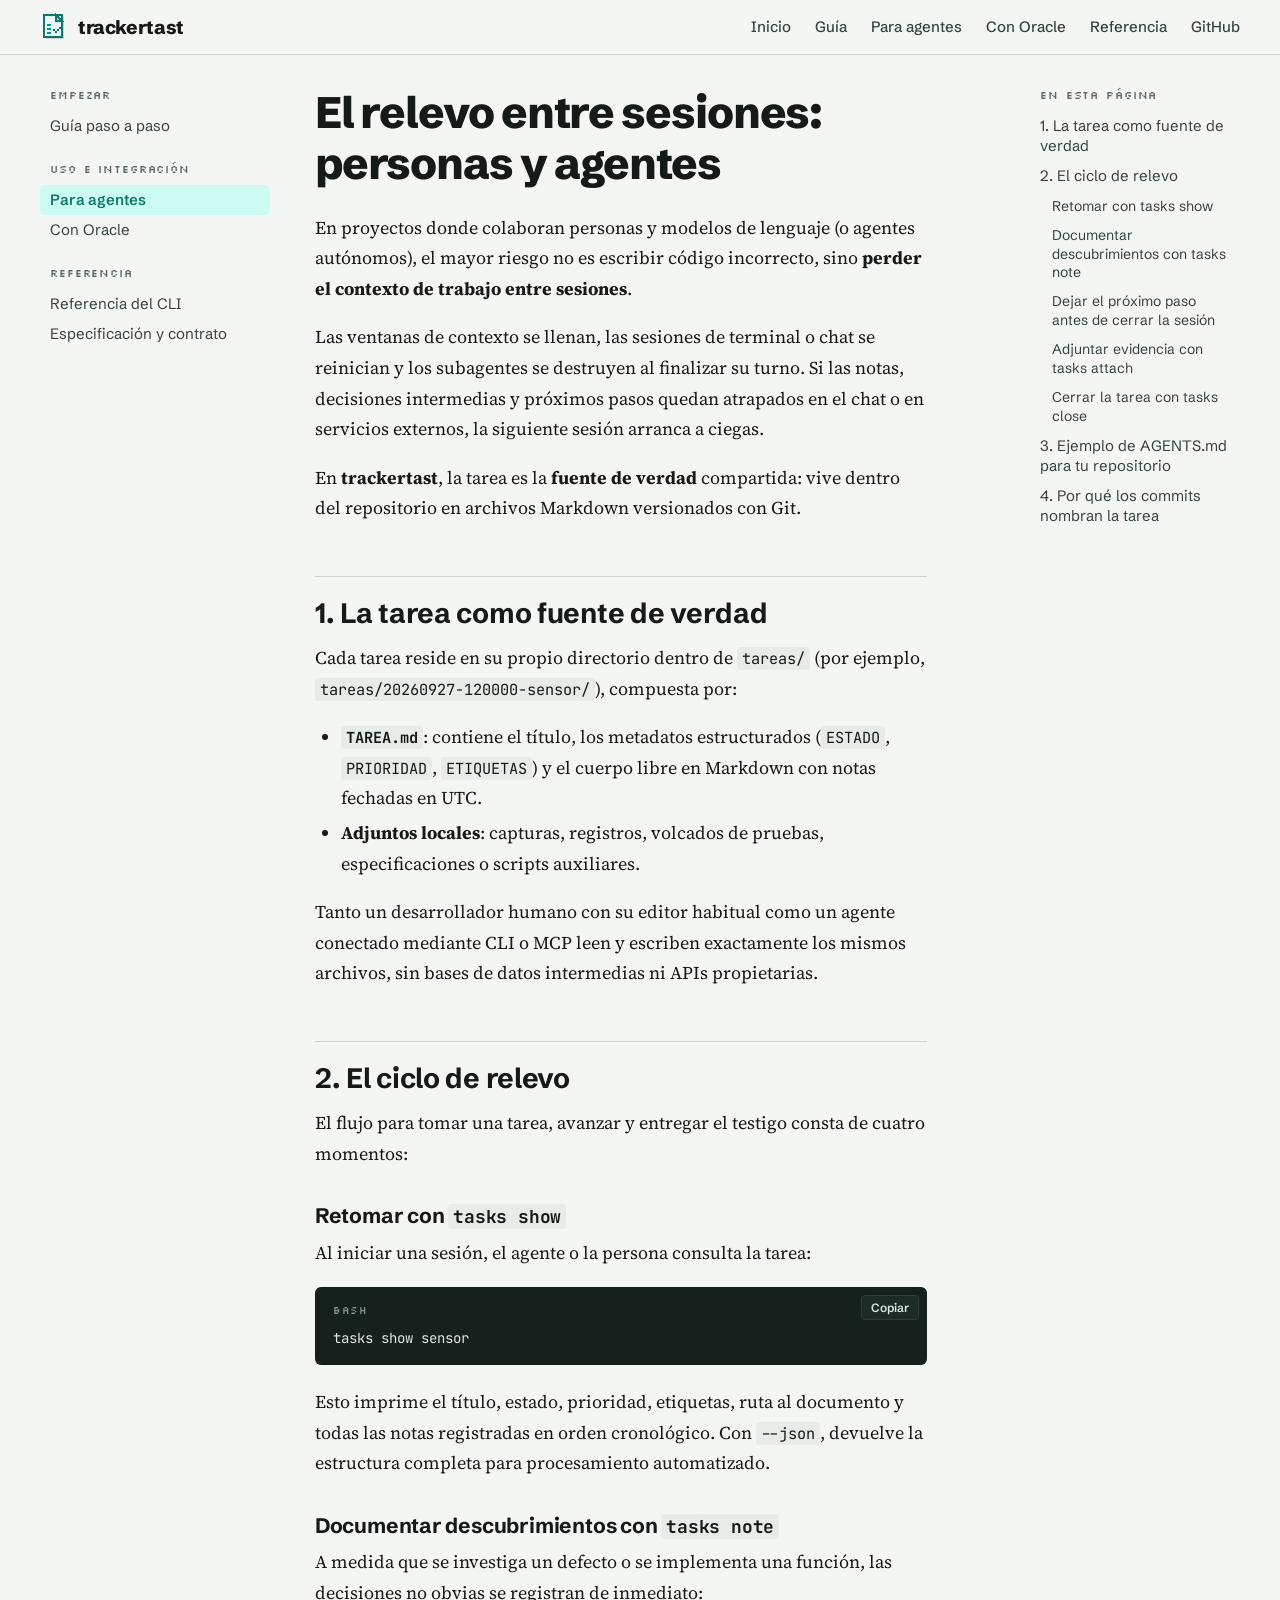
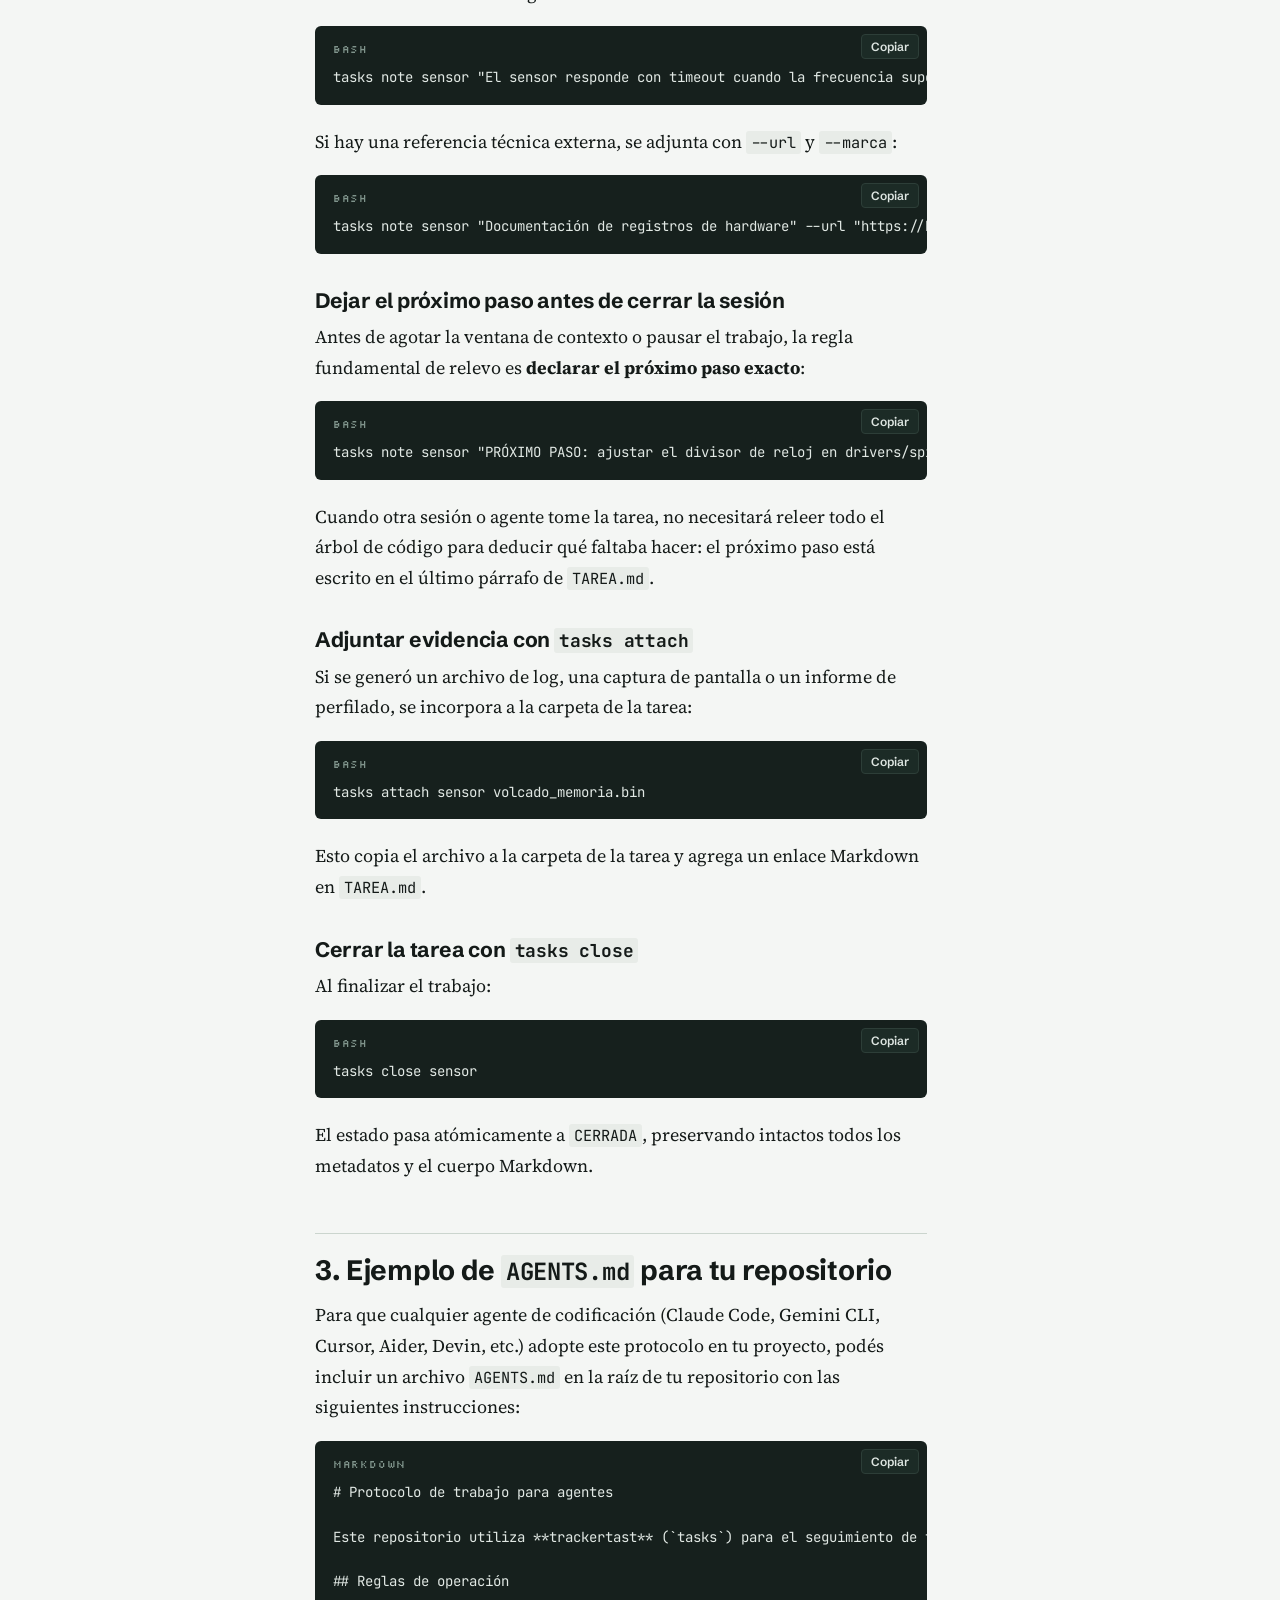
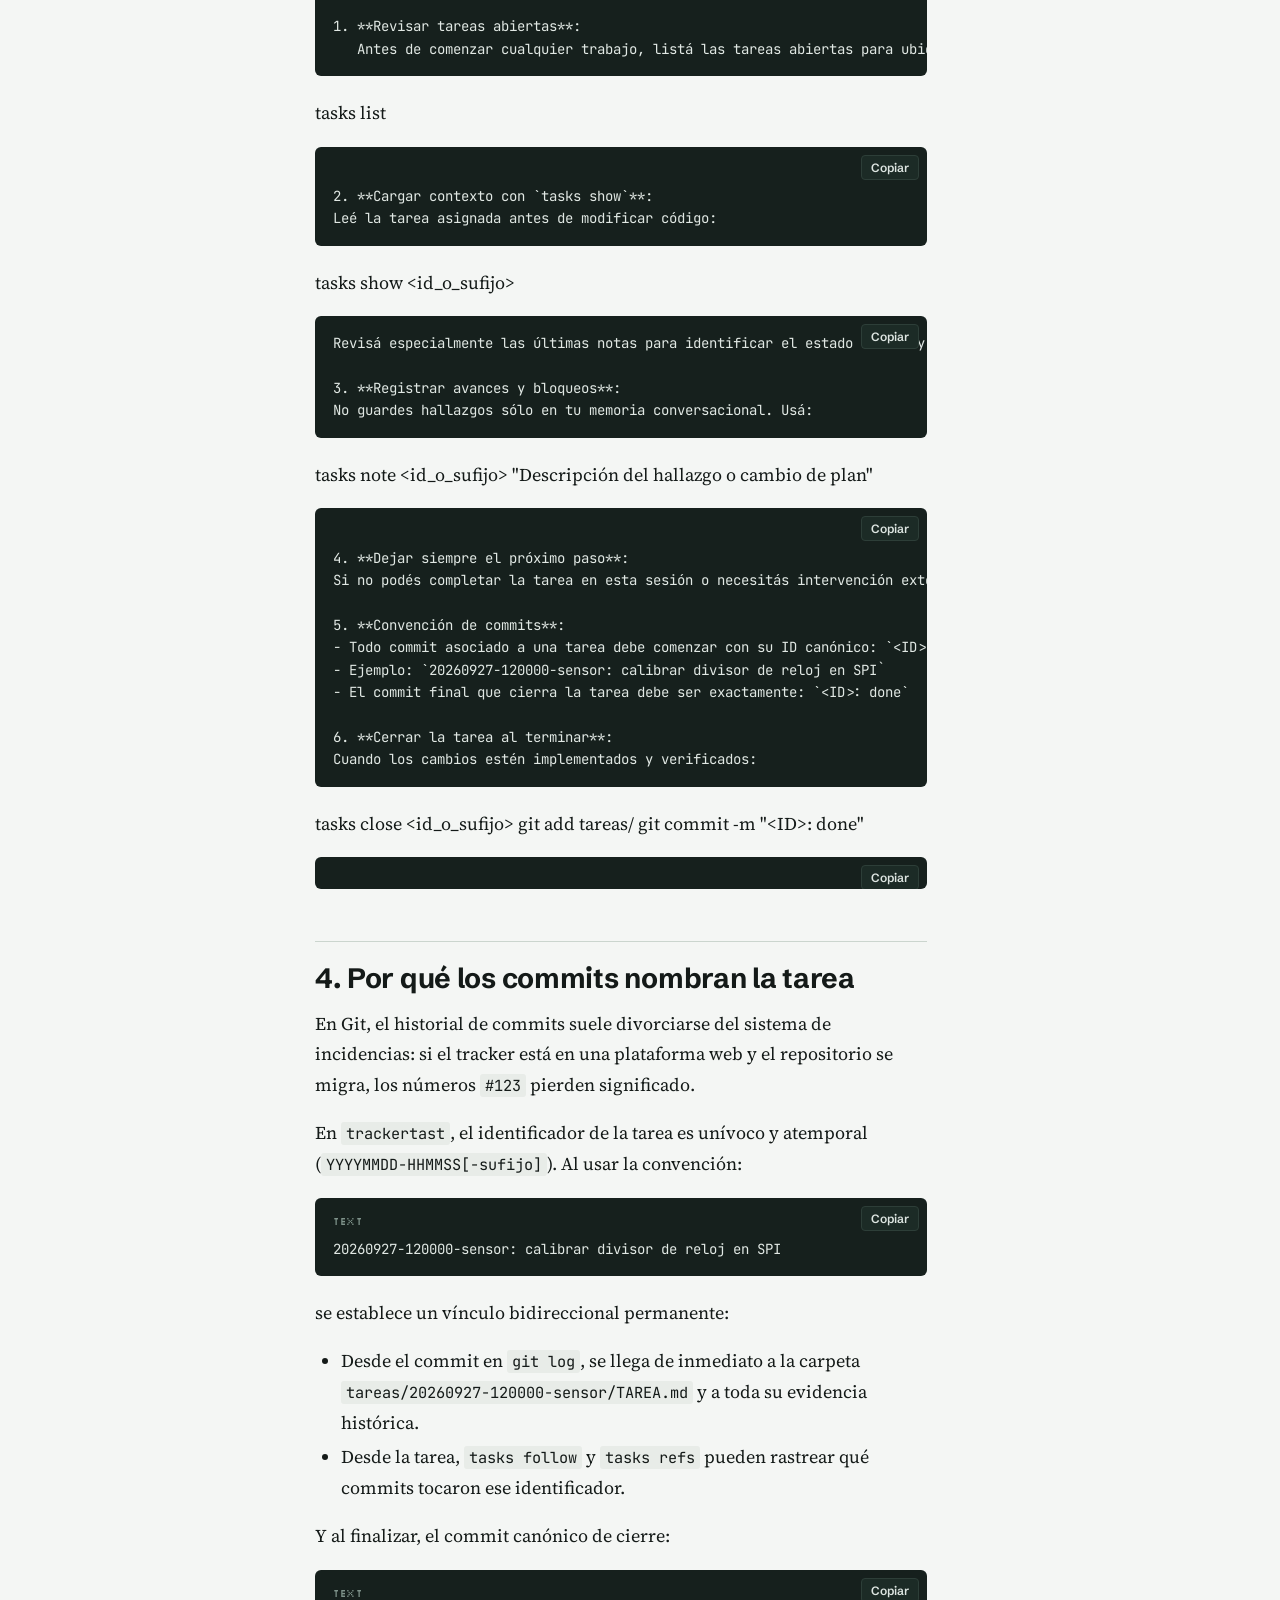
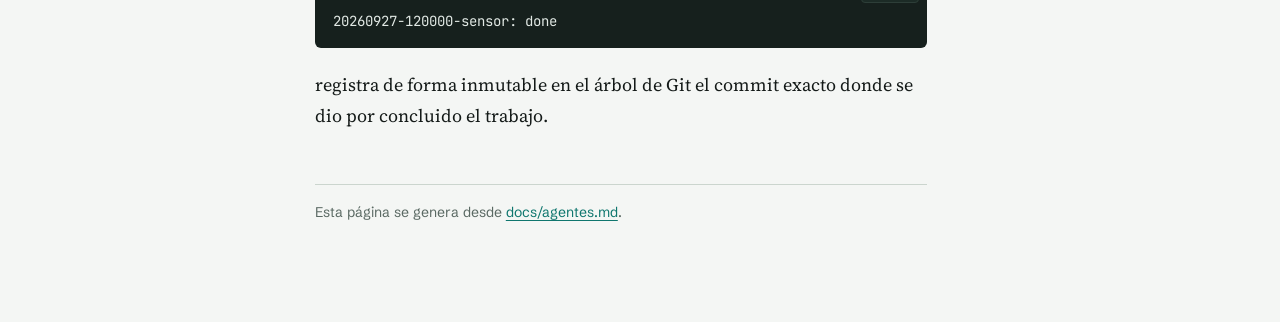
==== docs/agentes.html @ 84844df5 "20260927-182033-web: la web de trackertast — portada, guía ejecutada, referencia generada del CLI, p" ====
<!doctype html>
<html lang="es">
<head>
<meta charset="utf-8">
<meta name="viewport" content="width=device-width, initial-scale=1, viewport-fit=cover">
<title>El relevo entre sesiones: personas y agentes — trackertast</title>
<link rel="preconnect" href="https://fonts.googleapis.com">
<link rel="preconnect" href="https://fonts.gstatic.com" crossorigin>
<link rel="stylesheet" href="https://fonts.googleapis.com/css2?family=Schibsted+Grotesk:wght@400;500;600;700;800&family=Source+Serif+4:ital,opsz,wght@0,8..60,400;0,8..60,600;1,8..60,400&family=JetBrains+Mono:wght@400;600&family=Silkscreen&display=swap">
<link rel="stylesheet" href="./assets/sitio.css">
<link rel="icon" href="./assets/emblema.svg" type="image/svg+xml">
</head>
<body class="doc">
<a class="saltar" href="#contenido">Saltar al contenido</a>
<header class="barra">
  <a class="marca" href="./"><img src="./assets/emblema.svg" alt="" width="28" height="28"> trackertast</a>
  <nav aria-label="Principal">
    <a href="./">Inicio</a>
    <a href="./guia.html">Guía</a>
    <a href="./agentes.html">Para agentes</a>
    <a href="./oracle.html">Con Oracle</a>
    <a href="./referencia.html">Referencia</a>
    <a href="https://github.com/Segtem/trackertast" rel="noopener">GitHub</a>
  </nav>
</header>
<div class="doc-rejilla">
  <details class="menu" open>
    <summary>Documentación</summary>
    <nav aria-label="Documentación"><p class="menu-grupo">Empezar</p><ul><li><a href="guia.html">Guía paso a paso</a></li></ul><p class="menu-grupo">Uso e integración</p><ul><li><a href="agentes.html" aria-current=page>Para agentes</a></li><li><a href="oracle.html">Con Oracle</a></li></ul><p class="menu-grupo">Referencia</p><ul><li><a href="referencia.html">Referencia del CLI</a></li><li><a href="tareas.html">Especificación y contrato</a></li></ul></nav>
  </details>
  <main id="contenido" class="prosa">
<h1 id="el-relevo-entre-sesiones-personas-y-agentes">El relevo entre sesiones: personas y agentes<a class="ancla" href="#el-relevo-entre-sesiones-personas-y-agentes" aria-label="Enlace a esta sección">#</a></h1>
<p>En proyectos donde colaboran personas y modelos de lenguaje (o agentes autónomos), el mayor riesgo no es escribir código incorrecto, sino <strong>perder el contexto de trabajo entre sesiones</strong>.</p>
<p>Las ventanas de contexto se llenan, las sesiones de terminal o chat se reinician y los subagentes se destruyen al finalizar su turno. Si las notas, decisiones intermedias y próximos pasos quedan atrapados en el chat o en servicios externos, la siguiente sesión arranca a ciegas.</p>
<p>En <strong>trackertast</strong>, la tarea es la <strong>fuente de verdad</strong> compartida: vive dentro del repositorio en archivos Markdown versionados con Git.</p>
<h2 id="1-la-tarea-como-fuente-de-verdad">1. La tarea como fuente de verdad<a class="ancla" href="#1-la-tarea-como-fuente-de-verdad" aria-label="Enlace a esta sección">#</a></h2>
<p>Cada tarea reside en su propio directorio dentro de <code>tareas/</code> (por ejemplo, <code>tareas/20260927-120000-sensor/</code>), compuesta por:</p>
<ul><li><strong><code>TAREA.md</code></strong>: contiene el título, los metadatos estructurados (<code>ESTADO</code>, <code>PRIORIDAD</code>, <code>ETIQUETAS</code>) y el cuerpo libre en Markdown con notas fechadas en UTC.</li><li><strong>Adjuntos locales</strong>: capturas, registros, volcados de pruebas, especificaciones o scripts auxiliares.</li></ul>
<p>Tanto un desarrollador humano con su editor habitual como un agente conectado mediante CLI o MCP leen y escriben exactamente los mismos archivos, sin bases de datos intermedias ni APIs propietarias.</p>
<h2 id="2-el-ciclo-de-relevo">2. El ciclo de relevo<a class="ancla" href="#2-el-ciclo-de-relevo" aria-label="Enlace a esta sección">#</a></h2>
<p>El flujo para tomar una tarea, avanzar y entregar el testigo consta de cuatro momentos:</p>
<h3 id="retomar-con-tasks-show">Retomar con <code>tasks show</code><a class="ancla" href="#retomar-con-tasks-show" aria-label="Enlace a esta sección">#</a></h3>
<p>Al iniciar una sesión, el agente o la persona consulta la tarea:</p>
<pre data-lenguaje="bash"><code>tasks show sensor</code></pre>
<p>Esto imprime el título, estado, prioridad, etiquetas, ruta al documento y todas las notas registradas en orden cronológico. Con <code>--json</code>, devuelve la estructura completa para procesamiento automatizado.</p>
<h3 id="documentar-descubrimientos-con-tasks-note">Documentar descubrimientos con <code>tasks note</code><a class="ancla" href="#documentar-descubrimientos-con-tasks-note" aria-label="Enlace a esta sección">#</a></h3>
<p>A medida que se investiga un defecto o se implementa una función, las decisiones no obvias se registran de inmediato:</p>
<pre data-lenguaje="bash"><code>tasks note sensor &quot;El sensor responde con timeout cuando la frecuencia supera los 500 Hz&quot;</code></pre>
<p>Si hay una referencia técnica externa, se adjunta con <code>--url</code> y <code>--marca</code>:</p>
<pre data-lenguaje="bash"><code>tasks note sensor &quot;Documentación de registros de hardware&quot; --url &quot;https://hardware.ejemplo.com/doc&quot; --marca &quot;Sección 4.2&quot;</code></pre>
<h3 id="dejar-el-próximo-paso-antes-de-cerrar-la-sesión">Dejar el próximo paso antes de cerrar la sesión<a class="ancla" href="#dejar-el-próximo-paso-antes-de-cerrar-la-sesión" aria-label="Enlace a esta sección">#</a></h3>
<p>Antes de agotar la ventana de contexto o pausar el trabajo, la regla fundamental de relevo es <strong>declarar el próximo paso exacto</strong>:</p>
<pre data-lenguaje="bash"><code>tasks note sensor &quot;PRÓXIMO PASO: ajustar el divisor de reloj en drivers/spi.c y verificar con tests/test_sensor.py&quot;</code></pre>
<p>Cuando otra sesión o agente tome la tarea, no necesitará releer todo el árbol de código para deducir qué faltaba hacer: el próximo paso está escrito en el último párrafo de <code>TAREA.md</code>.</p>
<h3 id="adjuntar-evidencia-con-tasks-attach">Adjuntar evidencia con <code>tasks attach</code><a class="ancla" href="#adjuntar-evidencia-con-tasks-attach" aria-label="Enlace a esta sección">#</a></h3>
<p>Si se generó un archivo de log, una captura de pantalla o un informe de perfilado, se incorpora a la carpeta de la tarea:</p>
<pre data-lenguaje="bash"><code>tasks attach sensor volcado_memoria.bin</code></pre>
<p>Esto copia el archivo a la carpeta de la tarea y agrega un enlace Markdown en <code>TAREA.md</code>.</p>
<h3 id="cerrar-la-tarea-con-tasks-close">Cerrar la tarea con <code>tasks close</code><a class="ancla" href="#cerrar-la-tarea-con-tasks-close" aria-label="Enlace a esta sección">#</a></h3>
<p>Al finalizar el trabajo:</p>
<pre data-lenguaje="bash"><code>tasks close sensor</code></pre>
<p>El estado pasa atómicamente a <code>CERRADA</code>, preservando intactos todos los metadatos y el cuerpo Markdown.</p>
<h2 id="3-ejemplo-de-agentsmd-para-tu-repositorio">3. Ejemplo de <code>AGENTS.md</code> para tu repositorio<a class="ancla" href="#3-ejemplo-de-agentsmd-para-tu-repositorio" aria-label="Enlace a esta sección">#</a></h2>
<p>Para que cualquier agente de codificación (Claude Code, Gemini CLI, Cursor, Aider, Devin, etc.) adopte este protocolo en tu proyecto, podés incluir un archivo <code>AGENTS.md</code> en la raíz de tu repositorio con las siguientes instrucciones:</p>
<pre data-lenguaje="markdown"><code># Protocolo de trabajo para agentes

Este repositorio utiliza **trackertast** (`tasks`) para el seguimiento de tareas locales en Markdown.

## Reglas de operación

1. **Revisar tareas abiertas**:
   Antes de comenzar cualquier trabajo, listá las tareas abiertas para ubicar tu objetivo:</code></pre>
<p>tasks list</p>
<pre><code>
2. **Cargar contexto con `tasks show`**:
Leé la tarea asignada antes de modificar código:</code></pre>
<p>tasks show &lt;id_o_sufijo&gt;</p>
<pre><code>Revisá especialmente las últimas notas para identificar el estado actual y el próximo paso.

3. **Registrar avances y bloqueos**:
No guardes hallazgos sólo en tu memoria conversacional. Usá:</code></pre>
<p>tasks note &lt;id_o_sufijo&gt; "Descripción del hallazgo o cambio de plan"</p>
<pre><code>
4. **Dejar siempre el próximo paso**:
Si no podés completar la tarea en esta sesión o necesitás intervención externa, agregá una nota explícita con el prefijo `PRÓXIMO PASO:`.

5. **Convención de commits**:
- Todo commit asociado a una tarea debe comenzar con su ID canónico: `&lt;ID&gt;: resumen del cambio`
- Ejemplo: `20260927-120000-sensor: calibrar divisor de reloj en SPI`
- El commit final que cierra la tarea debe ser exactamente: `&lt;ID&gt;: done`

6. **Cerrar la tarea al terminar**:
Cuando los cambios estén implementados y verificados:</code></pre>
<p>tasks close &lt;id_o_sufijo&gt; git add tareas/ git commit -m "&lt;ID&gt;: done"</p>
<pre><code></code></pre>
<h2 id="4-por-qué-los-commits-nombran-la-tarea">4. Por qué los commits nombran la tarea<a class="ancla" href="#4-por-qué-los-commits-nombran-la-tarea" aria-label="Enlace a esta sección">#</a></h2>
<p>En Git, el historial de commits suele divorciarse del sistema de incidencias: si el tracker está en una plataforma web y el repositorio se migra, los números <code>#123</code> pierden significado.</p>
<p>En <code>trackertast</code>, el identificador de la tarea es unívoco y atemporal (<code>YYYYMMDD-HHMMSS[-sufijo]</code>). Al usar la convención:</p>
<pre data-lenguaje="text"><code>20260927-120000-sensor: calibrar divisor de reloj en SPI</code></pre>
<p>se establece un vínculo bidireccional permanente:</p>
<ul><li>Desde el commit en <code>git log</code>, se llega de inmediato a la carpeta <code>tareas/20260927-120000-sensor/TAREA.md</code> y a toda su evidencia histórica.</li><li>Desde la tarea, <code>tasks follow</code> y <code>tasks refs</code> pueden rastrear qué commits tocaron ese identificador.</li></ul>
<p>Y al finalizar, el commit canónico de cierre:</p>
<pre data-lenguaje="text"><code>20260927-120000-sensor: done</code></pre>
<p>registra de forma inmutable en el árbol de Git el commit exacto donde se dio por concluido el trabajo.</p>
    <p class="fuente">Esta página se genera desde <a href="https://github.com/Segtem/trackertast/blob/main/docs/agentes.md" rel="noopener">docs/agentes.md</a>.</p>
  </main>
  <aside class="en-esta-pagina" aria-label="En esta página">
    <p class='menu-grupo'>En esta página</p><ul><li class="n2"><a href="#1-la-tarea-como-fuente-de-verdad">1. La tarea como fuente de verdad</a></li><li class="n2"><a href="#2-el-ciclo-de-relevo">2. El ciclo de relevo</a></li><li class="n3"><a href="#retomar-con-tasks-show">Retomar con tasks show</a></li><li class="n3"><a href="#documentar-descubrimientos-con-tasks-note">Documentar descubrimientos con tasks note</a></li><li class="n3"><a href="#dejar-el-próximo-paso-antes-de-cerrar-la-sesión">Dejar el próximo paso antes de cerrar la sesión</a></li><li class="n3"><a href="#adjuntar-evidencia-con-tasks-attach">Adjuntar evidencia con tasks attach</a></li><li class="n3"><a href="#cerrar-la-tarea-con-tasks-close">Cerrar la tarea con tasks close</a></li><li class="n2"><a href="#3-ejemplo-de-agentsmd-para-tu-repositorio">3. Ejemplo de AGENTS.md para tu repositorio</a></li><li class="n2"><a href="#4-por-qué-los-commits-nombran-la-tarea">4. Por qué los commits nombran la tarea</a></li></ul>
  </aside>
</div>
<script>
if (matchMedia("(max-width: 760px)").matches) {
  const m = document.querySelector(".menu");
  if (m) m.removeAttribute("open");
}
document.querySelectorAll(".prosa pre:not(.salida)").forEach((pre) => {
  const b = document.createElement("button");
  b.type = "button"; b.className = "copiar"; b.textContent = "Copiar";
  b.addEventListener("click", () => {
    navigator.clipboard.writeText(pre.querySelector("code").innerText)
      .then(() => { b.textContent = "Copiado"; setTimeout(() => { b.textContent = "Copiar"; }, 1500); })
      .catch(() => { const r = document.createRange(); r.selectNodeContents(pre); const s = getSelection(); s.removeAllRanges(); s.addRange(r); });
  });
  pre.append(b);
});
</script>
</body>
</html>
---- docs/assets/sitio.css ----
/* trackertast — el sistema visual del sitio. */

:root {
  --papel: #F4F6F4;
  --papel-2: #E8ECE8;
  --tinta: #141A18;
  --tinta-2: #35423D;
  --gris: #5A6963;
  --linea: #CBD5CE;
  --acento: #0F766E;
  --acento-suave: #CCFBF1;
  --sobre-acento: #FFFFFF;
  --rojo: #C2362B;
  --rojo-suave: #F7DEDA;
  --verde: #166534;
  --verde-suave: #DCFCE7;
  --ambar: #A86A00;
  --ambar-suave: #FEF3C7;
  --codigo-fondo: #16201D;
  --codigo-tinta: #E1E8E4;
  --codigo-clave: #5EEAD4;
  --codigo-texto: #86EFAC;
  --sans: "Schibsted Grotesk", "Helvetica Neue", Arial, sans-serif;
  --serif: "Source Serif 4", Georgia, "Times New Roman", serif;
  --mono: "JetBrains Mono", ui-monospace, SFMono-Regular, Menlo, monospace;
  --pixel: "Silkscreen", "JetBrains Mono", ui-monospace, monospace;
  --ancho-prosa: 68ch;
  --gutter: clamp(16px, 4vw, 40px);
  color-scheme: light;
}

@media (prefers-color-scheme: dark) {
  :root:not([data-theme="light"]) {
    --papel: #0F1412;
    --papel-2: #161D1A;
    --tinta: #E6ECE8;
    --tinta-2: #B3C2B9;
    --gris: #87998F;
    --linea: #25332B;
    --acento: #2DD4BF;
    --acento-suave: #133933;
    --sobre-acento: #051A16;
    --rojo: #FF6F61;
    --rojo-suave: #3A1C19;
    --verde: #4ADE80;
    --verde-suave: #143621;
    --ambar: #FBBF24;
    --ambar-suave: #3A2F11;
    --codigo-fondo: #111714;
    --codigo-tinta: #E1E8E4;
    color-scheme: dark;
  }
}

:root[data-theme="dark"] {
  --papel: #0F1412;
  --papel-2: #161D1A;
  --tinta: #E6ECE8;
  --tinta-2: #B3C2B9;
  --gris: #87998F;
  --linea: #25332B;
  --acento: #2DD4BF;
  --acento-suave: #133933;
  --sobre-acento: #051A16;
  --rojo: #FF6F61;
  --rojo-suave: #3A1C19;
  --verde: #4ADE80;
  --verde-suave: #143621;
  --ambar: #FBBF24;
  --ambar-suave: #3A2F11;
  --codigo-fondo: #111714;
  --codigo-tinta: #E1E8E4;
  color-scheme: dark;
}

* { box-sizing: border-box; }
html { -webkit-text-size-adjust: 100%; scroll-padding-top: 80px; overflow-x: hidden; }
body {
  margin: 0; background: var(--papel); color: var(--tinta);
  font-family: var(--sans); font-size: 17px; line-height: 1.6;
  overflow-x: hidden;
}
img, svg, canvas { max-width: 100%; height: auto; }
a { color: var(--acento); text-underline-offset: 3px; text-decoration-thickness: 1px; }
a:hover { text-decoration-thickness: 2px; }
:focus-visible { outline: 3px solid var(--acento); outline-offset: 2px; border-radius: 2px; }
code, pre { font-family: var(--mono); }
h1, h2, h3, h4 { text-wrap: balance; line-height: 1.15; letter-spacing: -0.01em; overflow-wrap: break-word; }

.saltar { position: absolute; left: -999px; top: 8px; background: var(--tinta); color: var(--papel);
          padding: 8px 14px; z-index: 10; }
.saltar:focus { left: 8px; }

/* ---------------------------------------------------------------- barra */
.barra {
  position: sticky; top: env(safe-area-inset-top, 0px); z-index: 5;
  display: flex; align-items: center; justify-content: space-between; gap: 16px; flex-wrap: wrap;
  padding-block: 12px; padding-inline: var(--gutter);
  background: color-mix(in srgb, var(--papel) 92%, transparent);
  backdrop-filter: blur(8px); border-bottom: 1px solid var(--linea);
}
.marca { display: inline-flex; align-items: center; gap: 10px; font-weight: 800; font-size: 19px;
         color: var(--tinta); text-decoration: none; letter-spacing: -0.02em; }
.marca img, .marca svg { image-rendering: pixelated; flex-shrink: 0; }
.barra nav { display: flex; gap: clamp(12px, 2.5vw, 24px); flex-wrap: wrap; font-size: 15px; font-weight: 500; }
.barra nav a { color: var(--tinta-2); text-decoration: none; }
.barra nav a:hover, .barra nav a[aria-current] { color: var(--acento); }

/* ---------------------------------------------------------------- etiquetas pixel */
.pixel { font-family: var(--pixel); font-size: 12px; font-weight: 400; letter-spacing: 0.06em; text-transform: uppercase; }
.lampara { display: inline-flex; align-items: center; gap: 6px; font-family: var(--pixel); font-size: 12px;
           padding: 3px 8px; border-radius: 2px; }
.lampara.rojo { background: var(--rojo-suave); color: var(--rojo); }
.lampara.verde { background: var(--verde-suave); color: var(--verde); }
.lampara.ambar { background: var(--ambar-suave); color: var(--ambar); }

/* ---------------------------------------------------------------- documentación */
.doc-rejilla {
  display: grid; grid-template-columns: 230px minmax(0, 1fr) 210px; gap: clamp(20px, 3.5vw, 48px);
  padding-inline: var(--gutter); padding-block: 32px 80px; max-width: 1400px; margin: 0 auto;
}
.menu { position: sticky; top: 76px; align-self: start; max-height: calc(100vh - 96px); overflow: auto; }
.menu summary { display: none; }
.menu ul, .en-esta-pagina ul { list-style: none; margin: 0 0 20px; padding: 0; }
.menu li a, .en-esta-pagina li a { display: block; padding: 5px 10px; border-radius: 4px; color: var(--tinta-2);
                                    text-decoration: none; font-size: 15px; line-height: 1.35; }
.menu li a:hover, .en-esta-pagina li a:hover { background: var(--papel-2); color: var(--tinta); }
.menu li a[aria-current] { background: var(--acento-suave); color: var(--acento); font-weight: 600; }
.menu-grupo { font-family: var(--pixel); font-size: 11px; letter-spacing: 0.08em; text-transform: uppercase;
              color: var(--gris); margin: 0 0 6px 10px; }
.en-esta-pagina { position: sticky; top: 76px; align-self: start; max-height: calc(100vh - 96px); overflow: auto; }
.en-esta-pagina li.n3 a { padding-left: 22px; font-size: 14px; }

.prosa { font-family: var(--serif); font-size: 18px; line-height: 1.7; max-width: var(--ancho-prosa); min-width: 0; }
.prosa h1, .prosa h2, .prosa h3, .prosa h4 { font-family: var(--sans); position: relative; }
.prosa h1 { font-size: clamp(30px, 4vw, 44px); font-weight: 800; margin: 0 0 24px; letter-spacing: -0.025em; }
.prosa h2 { font-size: clamp(22px, 3vw, 28px); font-weight: 700; margin: 52px 0 14px; padding-top: 20px; border-top: 1px solid var(--linea); }
.prosa h3 { font-size: clamp(19px, 2.5vw, 21px); font-weight: 700; margin: 34px 0 10px; }
.prosa h4 { font-size: 17px; font-weight: 700; margin: 26px 0 8px; }
.prosa .ancla { margin-left: 10px; color: var(--linea); text-decoration: none; font-weight: 400; opacity: 0; }
.prosa :is(h1, h2, h3, h4):hover .ancla, .prosa .ancla:focus { opacity: 1; color: var(--gris); }
.prosa p { margin: 0 0 18px; }
.prosa ul, .prosa ol { margin: 0 0 18px; padding-left: 26px; }
.prosa li { margin: 4px 0; }
.prosa li > ul, .prosa li > ol { margin: 6px 0; }
.prosa code { font-size: 0.85em; background: var(--papel-2); padding: 1px 5px; border-radius: 3px; }
.prosa pre { background: var(--codigo-fondo); color: var(--codigo-tinta); padding: 16px 18px; border-radius: 6px;
             overflow-x: auto; font-size: 14px; line-height: 1.6; margin: 0 0 22px; position: relative; }
.prosa pre code { background: none; padding: 0; font-size: inherit; }
.prosa pre[data-lenguaje="text"], .prosa pre.salida { white-space: pre-wrap; overflow-wrap: anywhere; }
.prosa pre[data-lenguaje]::before { content: attr(data-lenguaje); display: block; font-family: var(--pixel);
             font-size: 10px; letter-spacing: 0.08em; text-transform: uppercase; color: #7F938B; margin-bottom: 8px; }
.c-kw { color: var(--codigo-clave); font-weight: 600; }
.c-txt { color: var(--codigo-texto); }
.prosa blockquote { margin: 0 0 20px; padding: 4px 0 4px 18px; border-left: 3px solid var(--acento); color: var(--tinta-2); }
.prosa blockquote p:last-child { margin-bottom: 0; }
.prosa hr { border: 0; border-top: 1px solid var(--linea); margin: 38px 0; }
.tabla { overflow-x: auto; -webkit-overflow-scrolling: touch; margin: 0 0 24px; border: 1px solid var(--linea); border-radius: 6px; }
.prosa table { border-collapse: collapse; width: 100%; font-family: var(--sans); font-size: 15px; line-height: 1.45; }
.prosa th, .prosa td { text-align: left; vertical-align: top; padding: 9px 12px; border-bottom: 1px solid var(--linea); }
.prosa th { background: var(--papel-2); font-weight: 600; }
.prosa tr:last-child td { border-bottom: 0; }
.prosa .fuente { font-family: var(--sans); font-size: 14px; color: var(--gris); margin-top: 52px;
                 padding-top: 16px; border-top: 1px solid var(--linea); }
.imagen-faltante { color: var(--gris); font-style: italic; }

/* Botón copiar en pre */
.copiar { position: absolute; top: 8px; right: 8px; font: 600 12px var(--sans); padding: 4px 9px; border-radius: 4px;
          border: 1px solid #2D3E38; background: #1C2B26; color: #DDE5E1; cursor: pointer; }
.copiar:hover { background: #263933; }
.prosa pre.archivo { border-top: 3px solid var(--acento); }
.prosa pre.salida { background: var(--papel-2); color: var(--tinta); border: 1px solid var(--linea); }
.prosa pre.salida::before { color: var(--gris); }

@media (max-width: 1100px) {
  .doc-rejilla { grid-template-columns: 210px minmax(0, 1fr); }
  .en-esta-pagina { display: none; }
}

@media (max-width: 760px) {
  .doc-rejilla { grid-template-columns: minmax(0, 1fr); padding-block: 16px 60px; }
  .menu { position: static; max-height: none; border: 1px solid var(--linea); border-radius: 6px; padding: 4px 8px; }
  .menu summary { display: block; cursor: pointer; font-weight: 600; padding: 8px 4px; }
  .menu:not([open]) nav { display: none; }
  .prosa { font-size: 17px; }
}

@media (max-width: 480px) {
  :root { --gutter: 14px; }
  .barra { padding-inline: var(--gutter); gap: 10px; }
  .barra nav { gap: 10px; font-size: 14px; }
  .doc-rejilla { padding-inline: var(--gutter); }
  .prosa pre { padding: 12px 14px; font-size: 13px; }
}

@media (prefers-reduced-motion: reduce) {
  *, *::before, *::after { animation: none !important; transition: none !important; scroll-behavior: auto !important; }
}
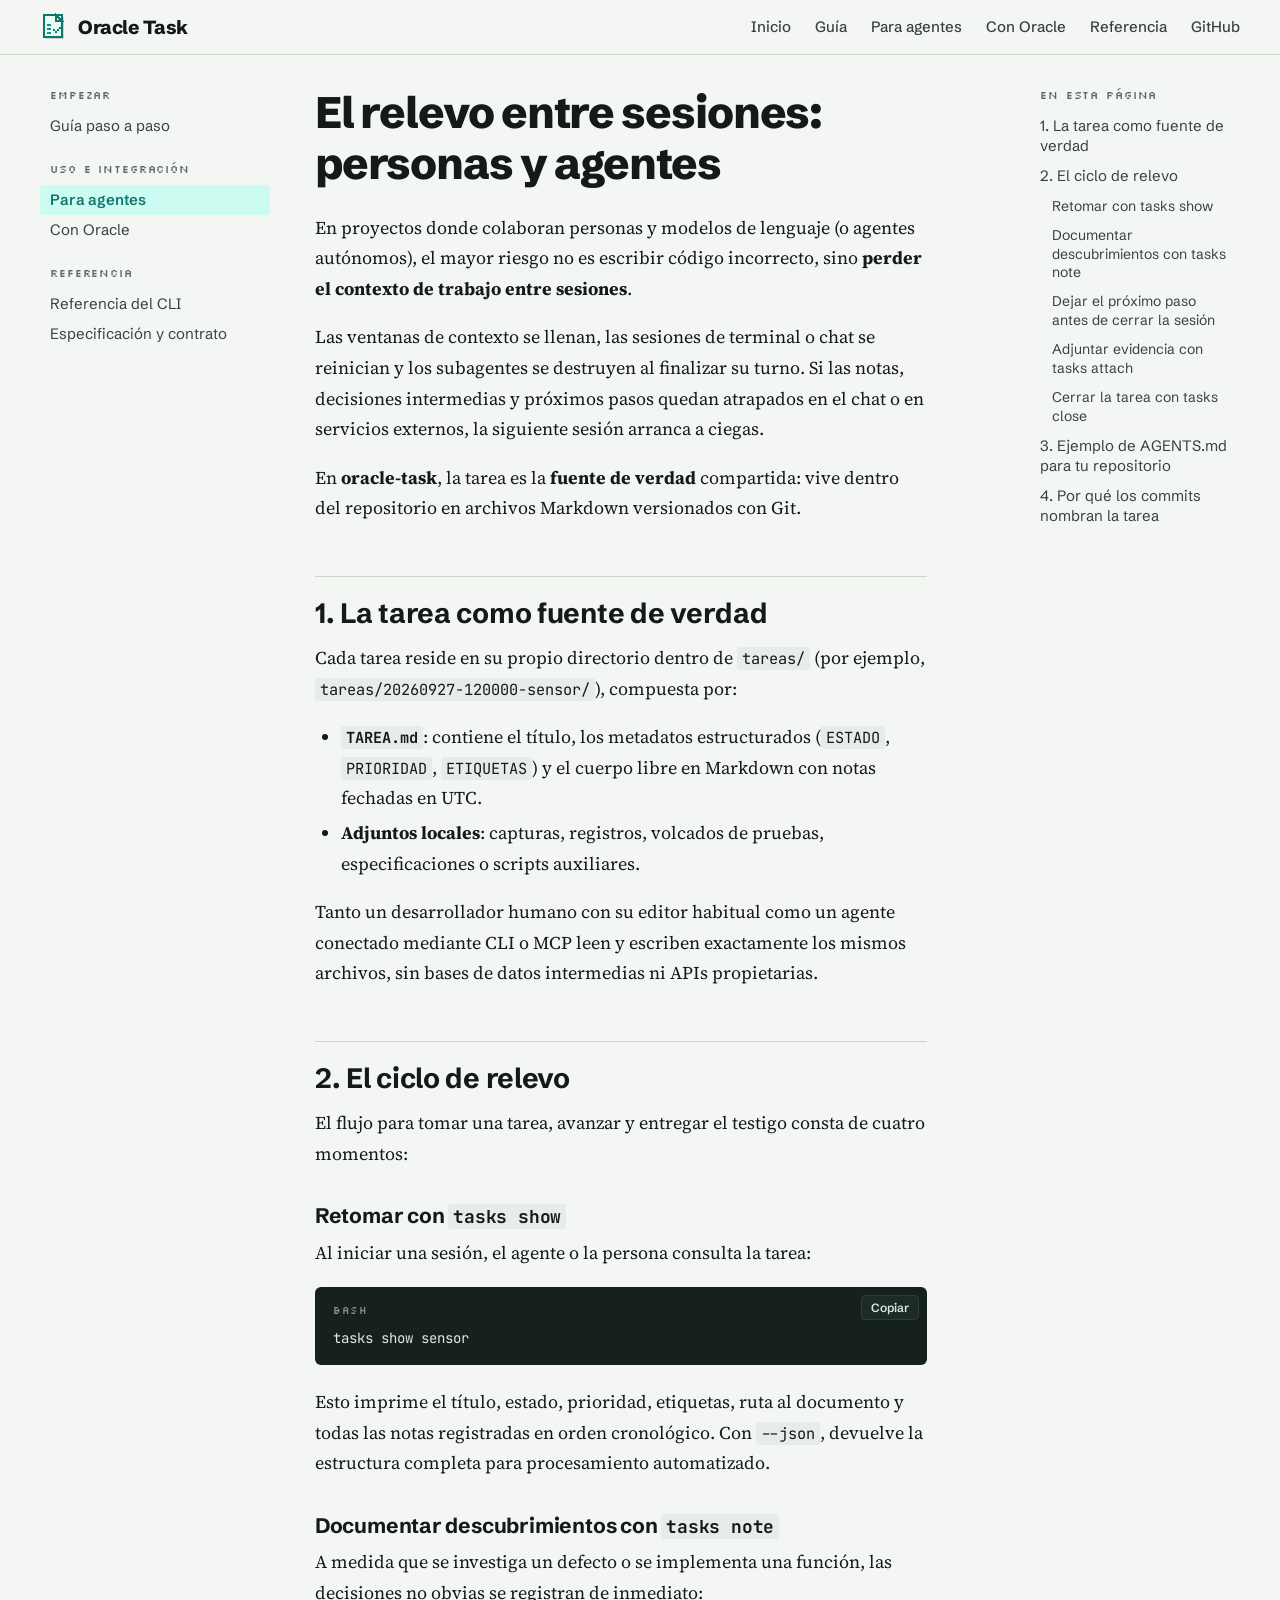
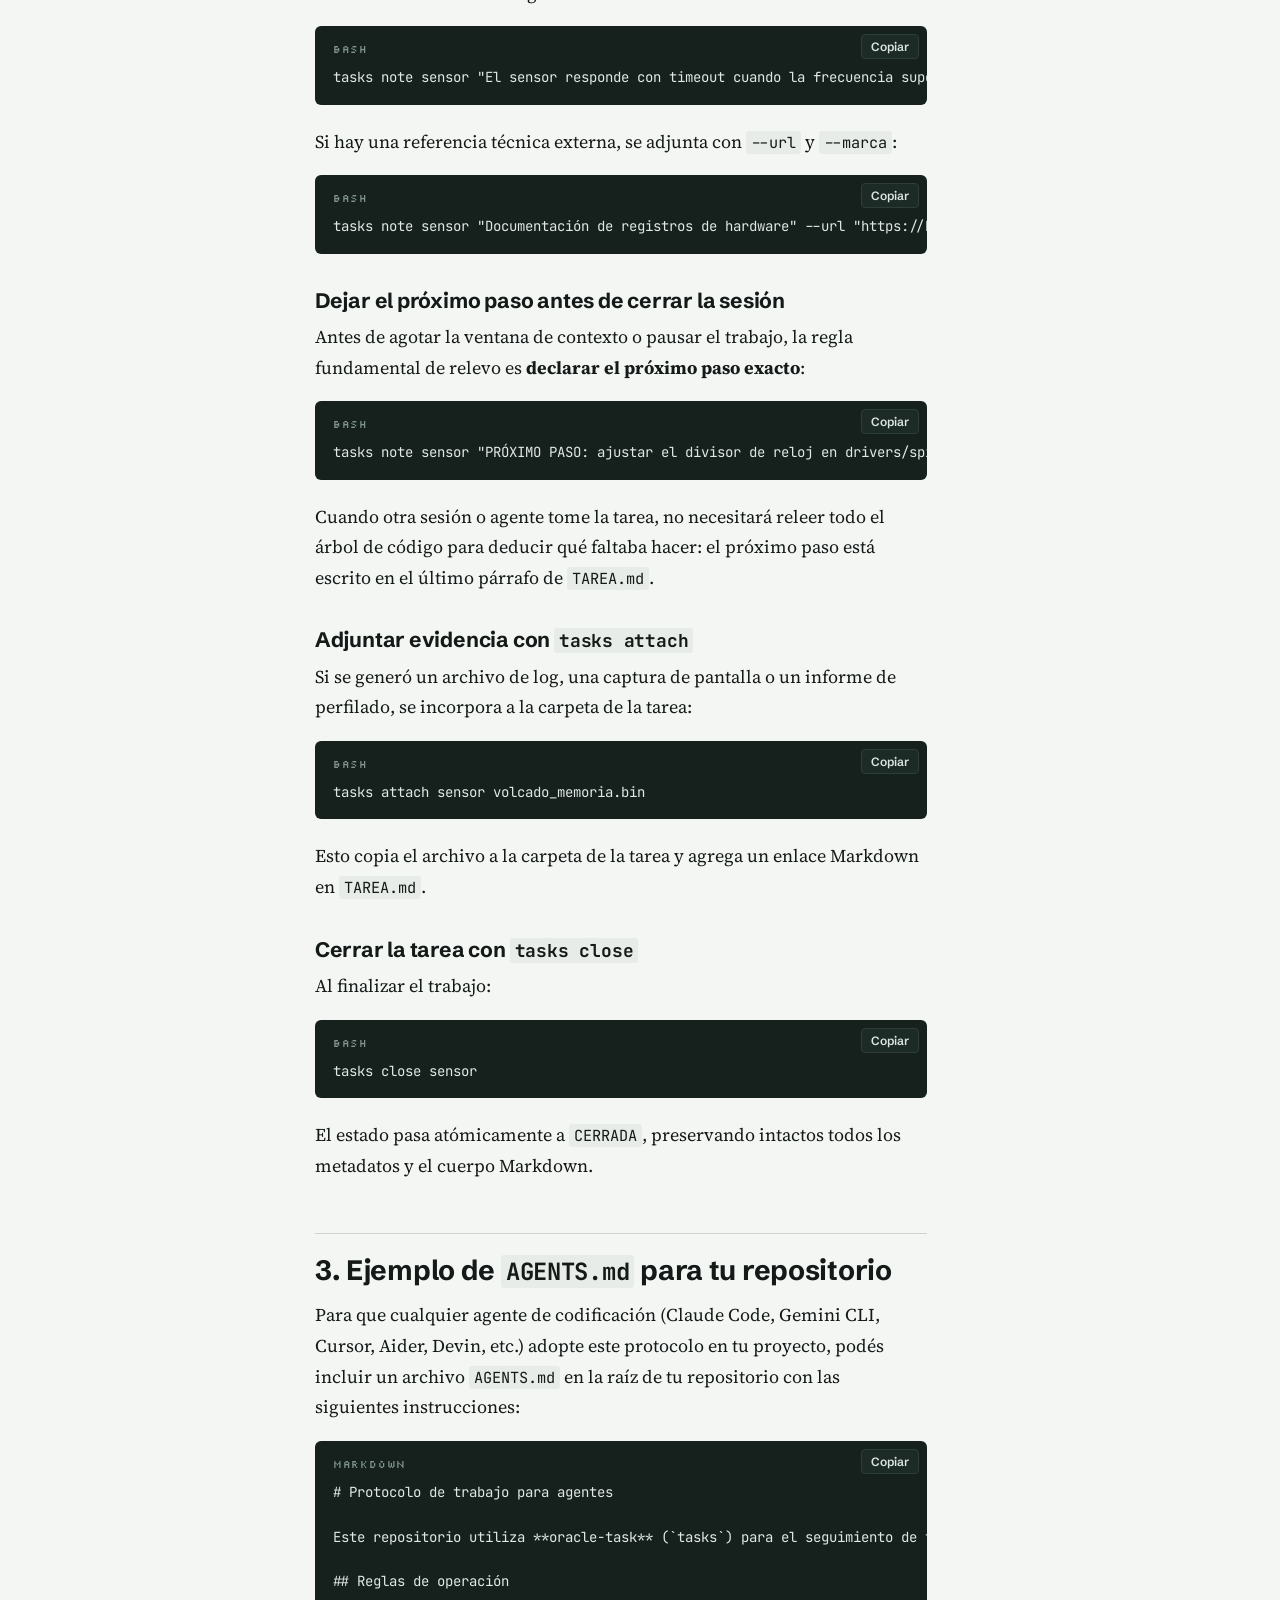
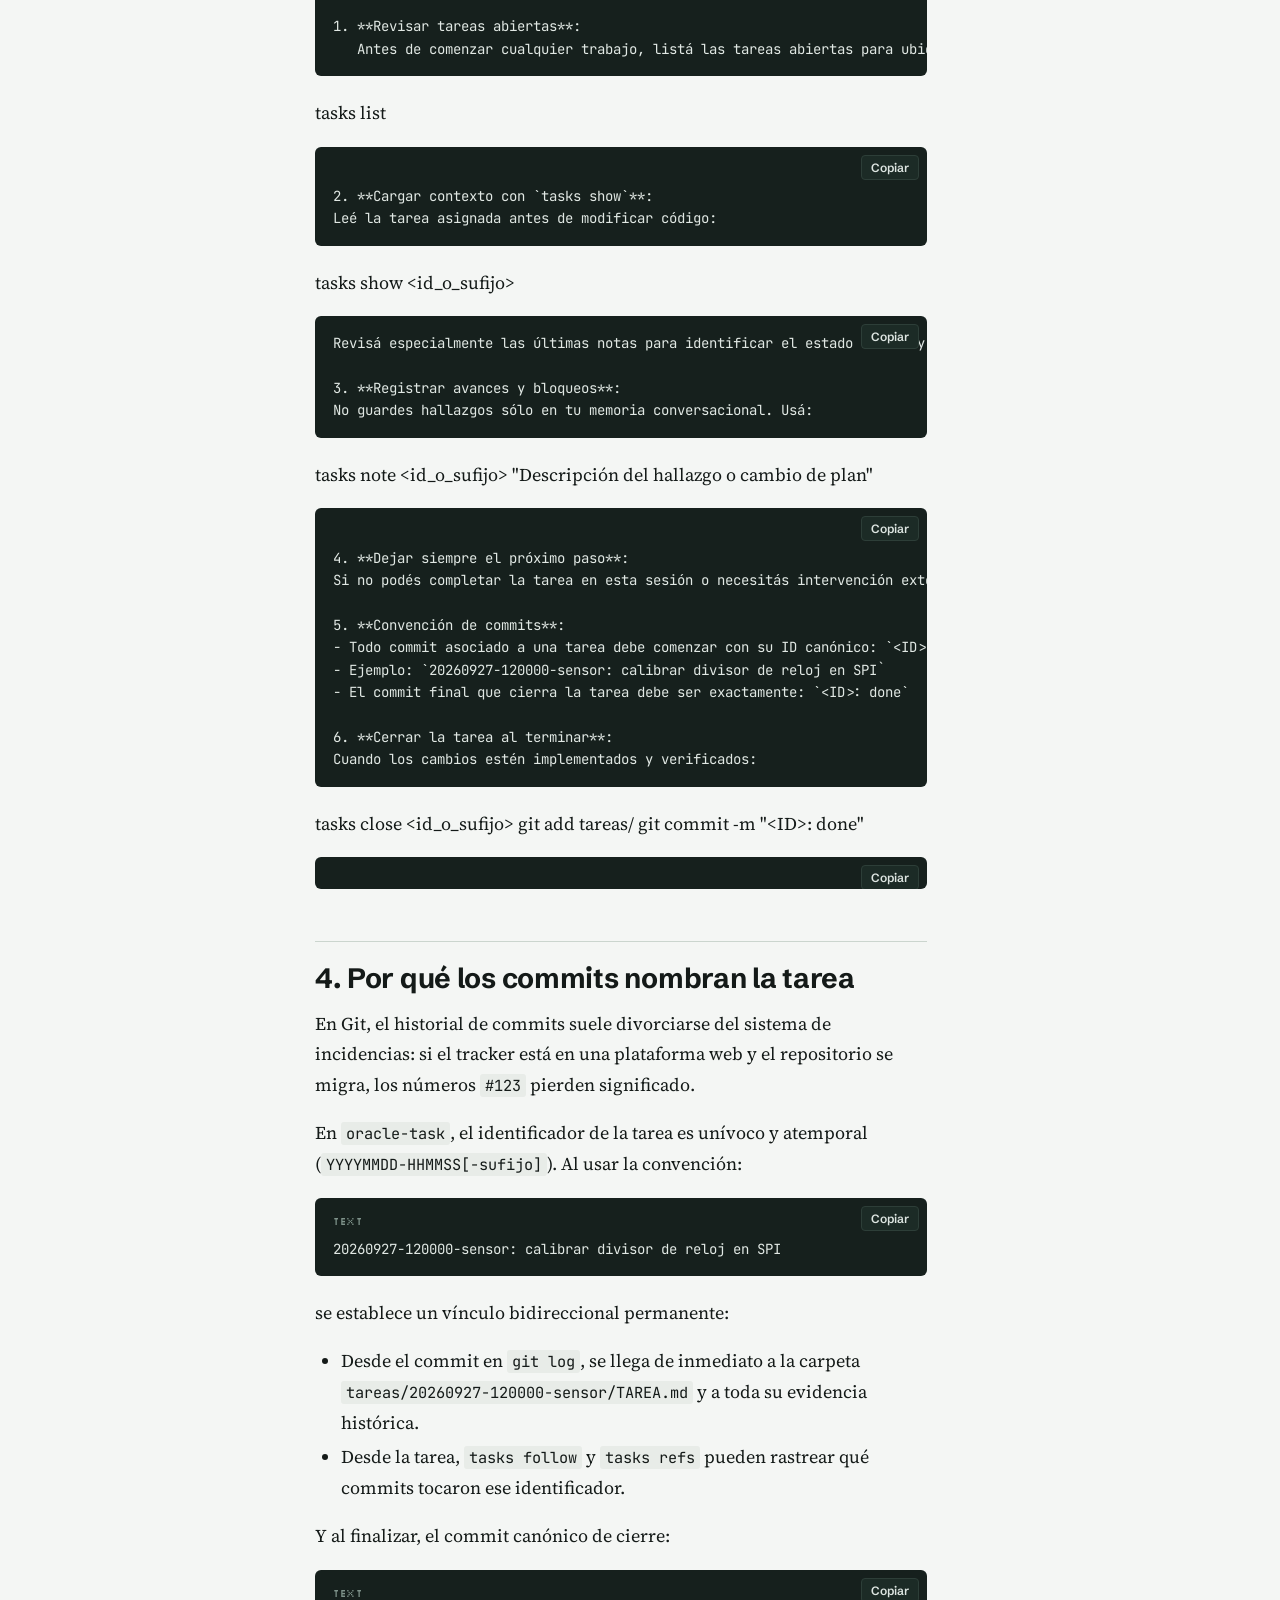
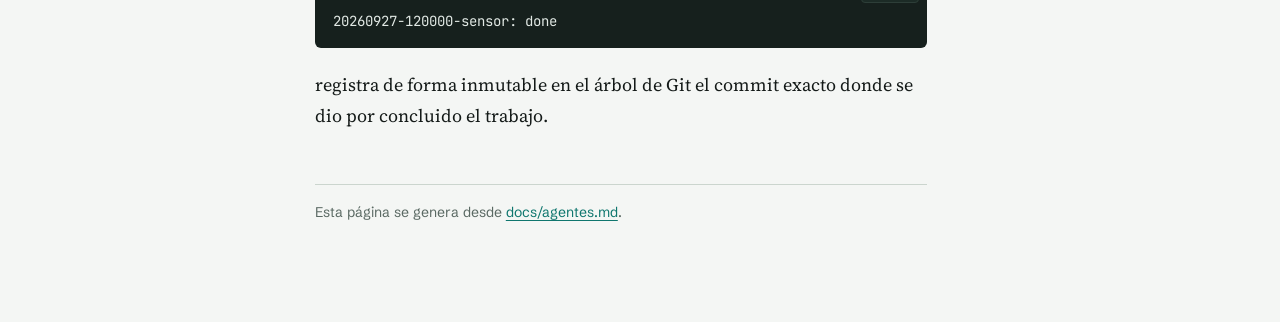
==== commit 2dad00f6: "20261003-174135-nombre-oracle: distribuir oracle-task 0.2.0 con alias tasks" ====
--- a/docs/agentes.html
+++ b/docs/agentes.html
@@ -3,7 +3,7 @@
 <head>
 <meta charset="utf-8">
 <meta name="viewport" content="width=device-width, initial-scale=1, viewport-fit=cover">
-<title>El relevo entre sesiones: personas y agentes — trackertast</title>
+<title>El relevo entre sesiones: personas y agentes — Oracle Task</title>
 <link rel="preconnect" href="https://fonts.googleapis.com">
 <link rel="preconnect" href="https://fonts.gstatic.com" crossorigin>
 <link rel="stylesheet" href="https://fonts.googleapis.com/css2?family=Schibsted+Grotesk:wght@400;500;600;700;800&family=Source+Serif+4:ital,opsz,wght@0,8..60,400;0,8..60,600;1,8..60,400&family=JetBrains+Mono:wght@400;600&family=Silkscreen&display=swap">
@@ -13,7 +13,7 @@
 <body class="doc">
 <a class="saltar" href="#contenido">Saltar al contenido</a>
 <header class="barra">
-  <a class="marca" href="./"><img src="./assets/emblema.svg" alt="" width="28" height="28"> trackertast</a>
+  <a class="marca" href="./"><img src="./assets/emblema.svg" alt="" width="28" height="28"> Oracle Task</a>
   <nav aria-label="Principal">
     <a href="./">Inicio</a>
     <a href="./guia.html">Guía</a>
@@ -32,7 +32,7 @@
 <h1 id="el-relevo-entre-sesiones-personas-y-agentes">El relevo entre sesiones: personas y agentes<a class="ancla" href="#el-relevo-entre-sesiones-personas-y-agentes" aria-label="Enlace a esta sección">#</a></h1>
 <p>En proyectos donde colaboran personas y modelos de lenguaje (o agentes autónomos), el mayor riesgo no es escribir código incorrecto, sino <strong>perder el contexto de trabajo entre sesiones</strong>.</p>
 <p>Las ventanas de contexto se llenan, las sesiones de terminal o chat se reinician y los subagentes se destruyen al finalizar su turno. Si las notas, decisiones intermedias y próximos pasos quedan atrapados en el chat o en servicios externos, la siguiente sesión arranca a ciegas.</p>
-<p>En <strong>trackertast</strong>, la tarea es la <strong>fuente de verdad</strong> compartida: vive dentro del repositorio en archivos Markdown versionados con Git.</p>
+<p>En <strong>oracle-task</strong>, la tarea es la <strong>fuente de verdad</strong> compartida: vive dentro del repositorio en archivos Markdown versionados con Git.</p>
 <h2 id="1-la-tarea-como-fuente-de-verdad">1. La tarea como fuente de verdad<a class="ancla" href="#1-la-tarea-como-fuente-de-verdad" aria-label="Enlace a esta sección">#</a></h2>
 <p>Cada tarea reside en su propio directorio dentro de <code>tareas/</code> (por ejemplo, <code>tareas/20260927-120000-sensor/</code>), compuesta por:</p>
 <ul><li><strong><code>TAREA.md</code></strong>: contiene el título, los metadatos estructurados (<code>ESTADO</code>, <code>PRIORIDAD</code>, <code>ETIQUETAS</code>) y el cuerpo libre en Markdown con notas fechadas en UTC.</li><li><strong>Adjuntos locales</strong>: capturas, registros, volcados de pruebas, especificaciones o scripts auxiliares.</li></ul>
@@ -64,7 +64,7 @@
 <p>Para que cualquier agente de codificación (Claude Code, Gemini CLI, Cursor, Aider, Devin, etc.) adopte este protocolo en tu proyecto, podés incluir un archivo <code>AGENTS.md</code> en la raíz de tu repositorio con las siguientes instrucciones:</p>
 <pre data-lenguaje="markdown"><code># Protocolo de trabajo para agentes
 
-Este repositorio utiliza **trackertast** (`tasks`) para el seguimiento de tareas locales en Markdown.
+Este repositorio utiliza **oracle-task** (`tasks`) para el seguimiento de tareas locales en Markdown.
 
 ## Reglas de operación
 
@@ -95,7 +95,7 @@
 <pre><code></code></pre>
 <h2 id="4-por-qué-los-commits-nombran-la-tarea">4. Por qué los commits nombran la tarea<a class="ancla" href="#4-por-qué-los-commits-nombran-la-tarea" aria-label="Enlace a esta sección">#</a></h2>
 <p>En Git, el historial de commits suele divorciarse del sistema de incidencias: si el tracker está en una plataforma web y el repositorio se migra, los números <code>#123</code> pierden significado.</p>
-<p>En <code>trackertast</code>, el identificador de la tarea es unívoco y atemporal (<code>YYYYMMDD-HHMMSS[-sufijo]</code>). Al usar la convención:</p>
+<p>En <code>oracle-task</code>, el identificador de la tarea es unívoco y atemporal (<code>YYYYMMDD-HHMMSS[-sufijo]</code>). Al usar la convención:</p>
 <pre data-lenguaje="text"><code>20260927-120000-sensor: calibrar divisor de reloj en SPI</code></pre>
 <p>se establece un vínculo bidireccional permanente:</p>
 <ul><li>Desde el commit en <code>git log</code>, se llega de inmediato a la carpeta <code>tareas/20260927-120000-sensor/TAREA.md</code> y a toda su evidencia histórica.</li><li>Desde la tarea, <code>tasks follow</code> y <code>tasks refs</code> pueden rastrear qué commits tocaron ese identificador.</li></ul>
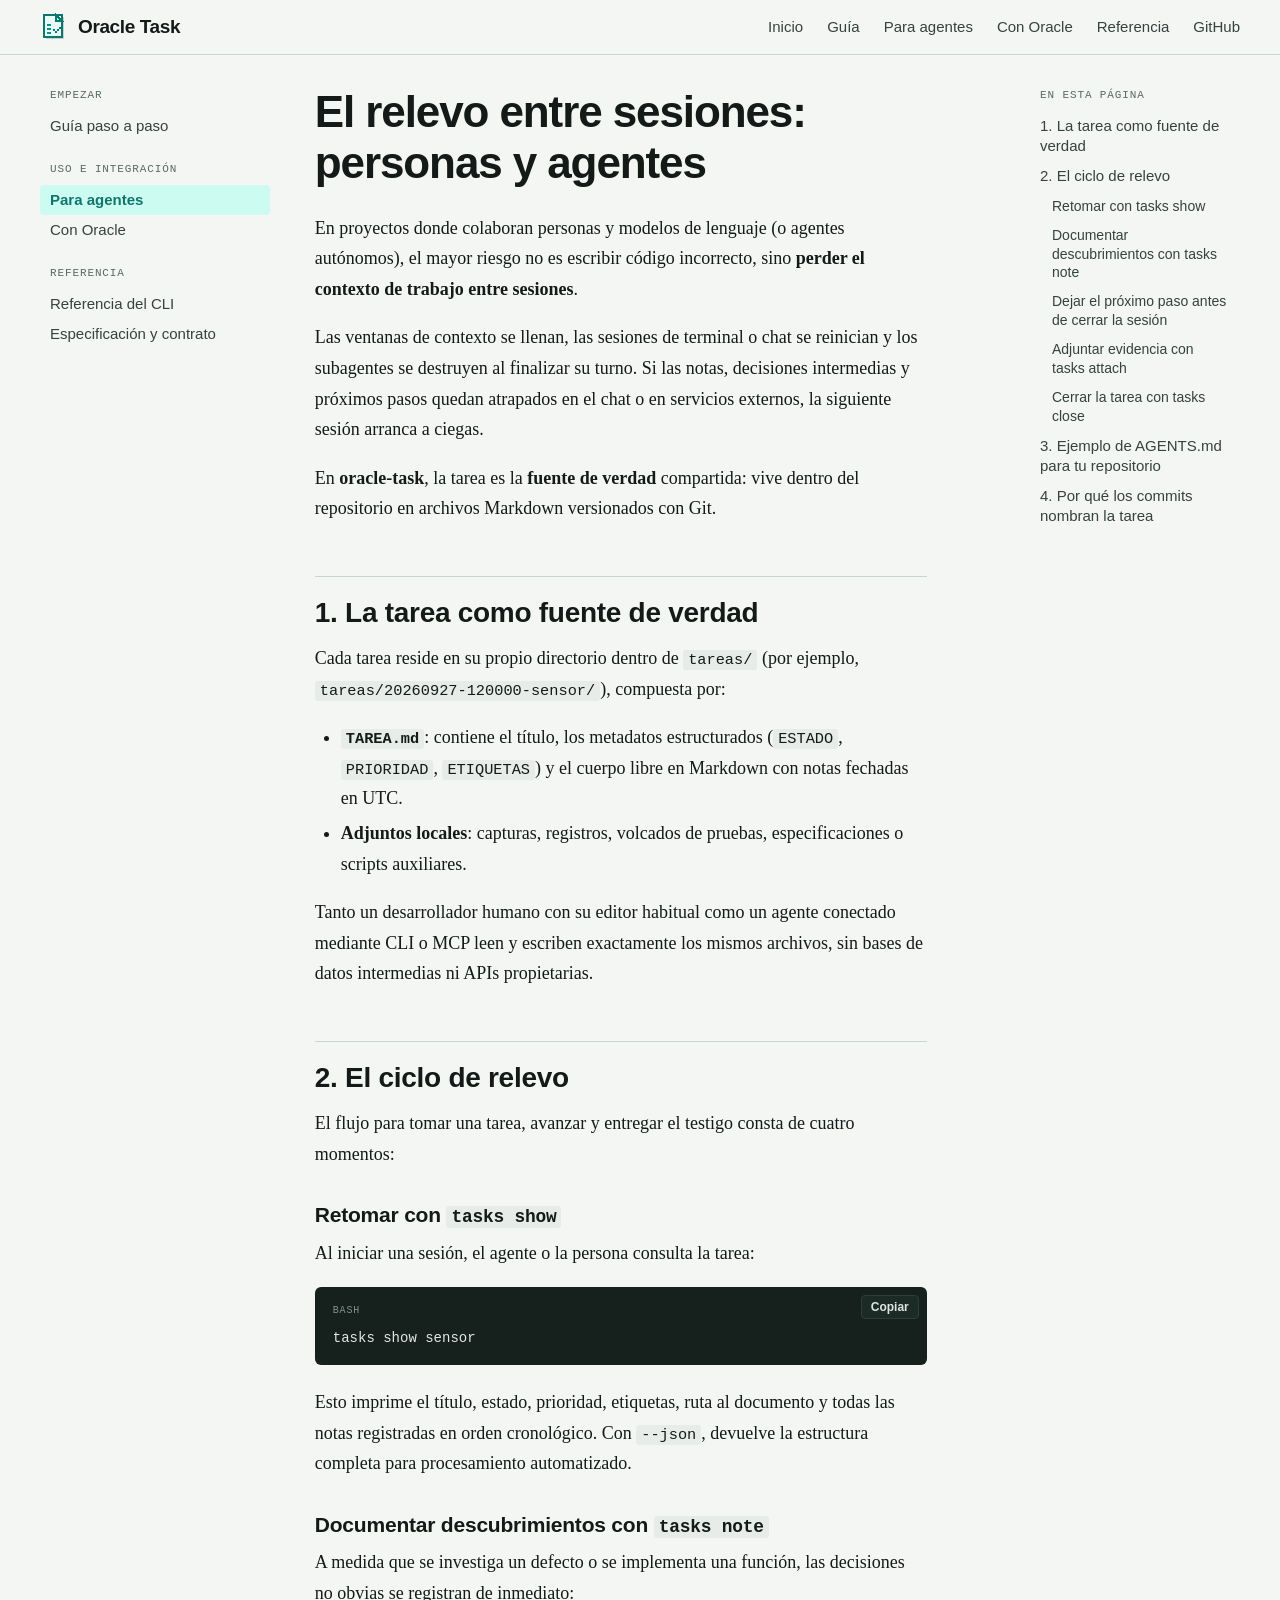
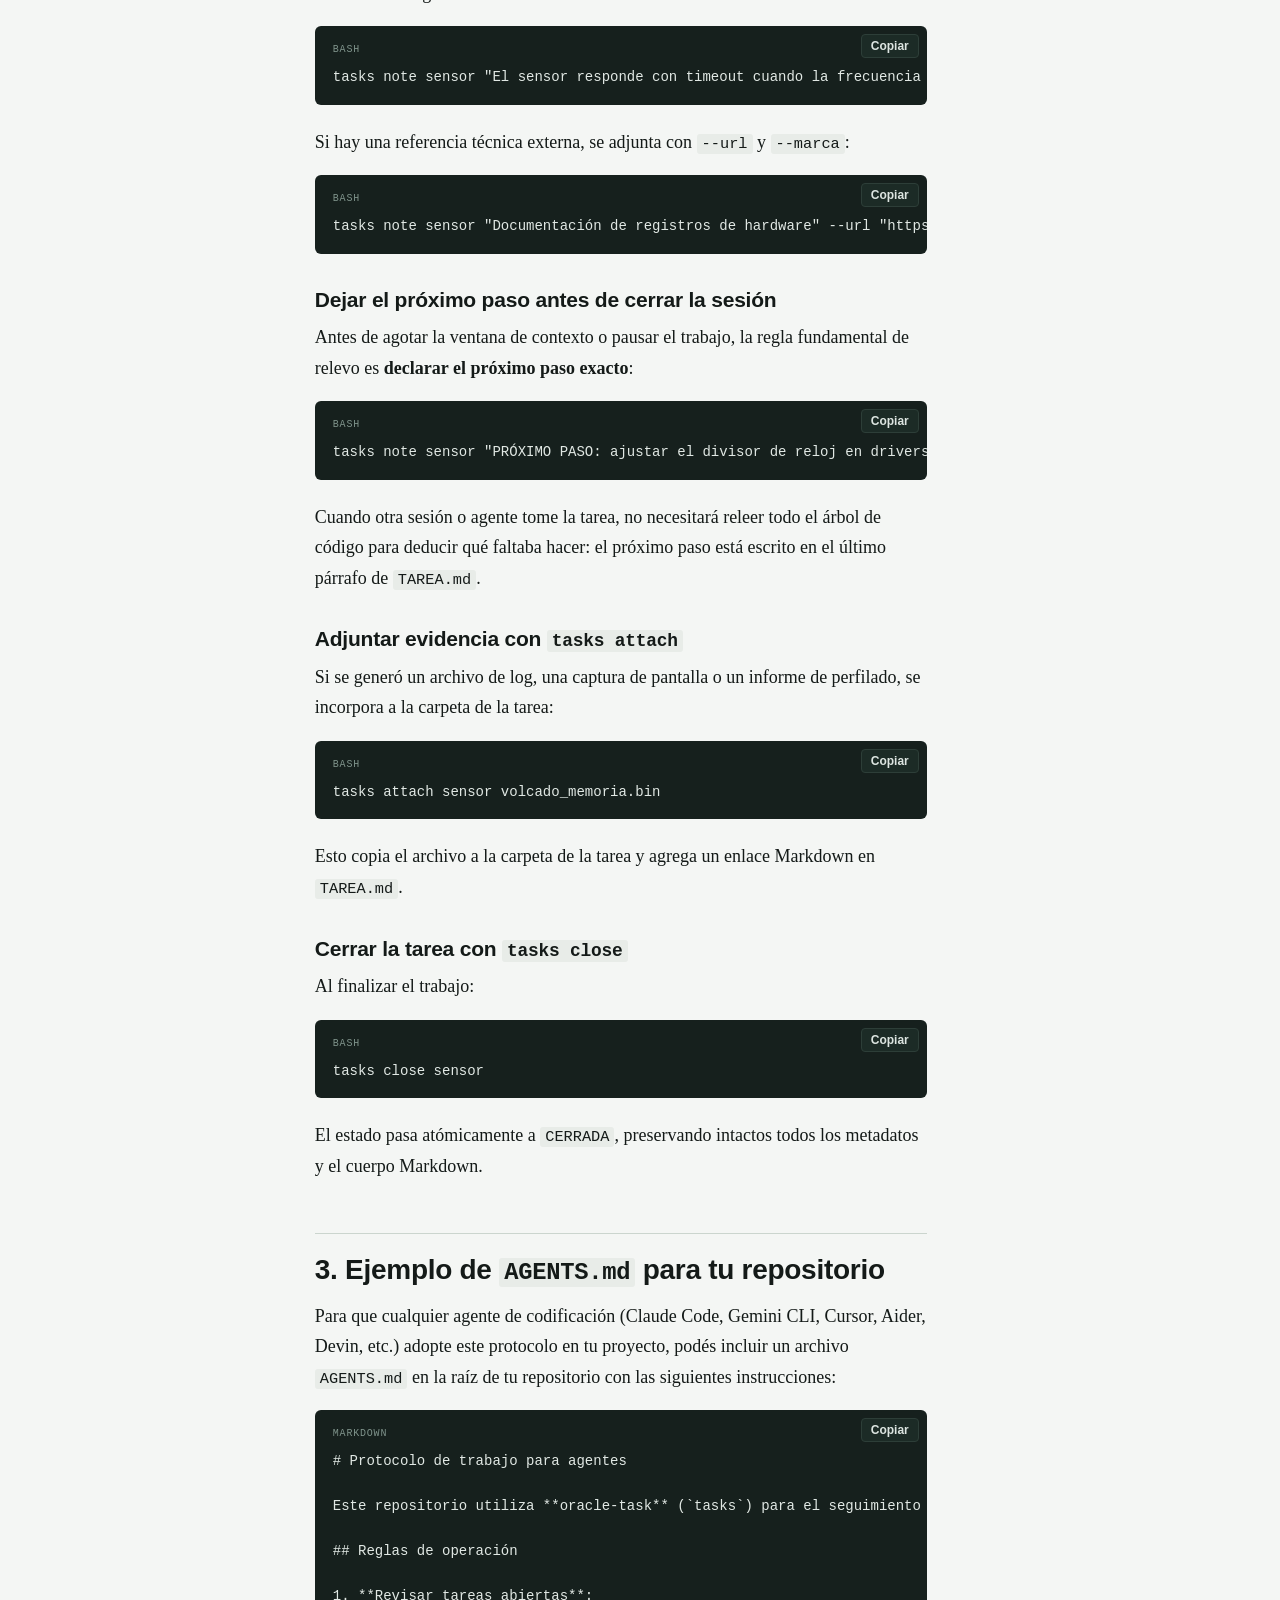
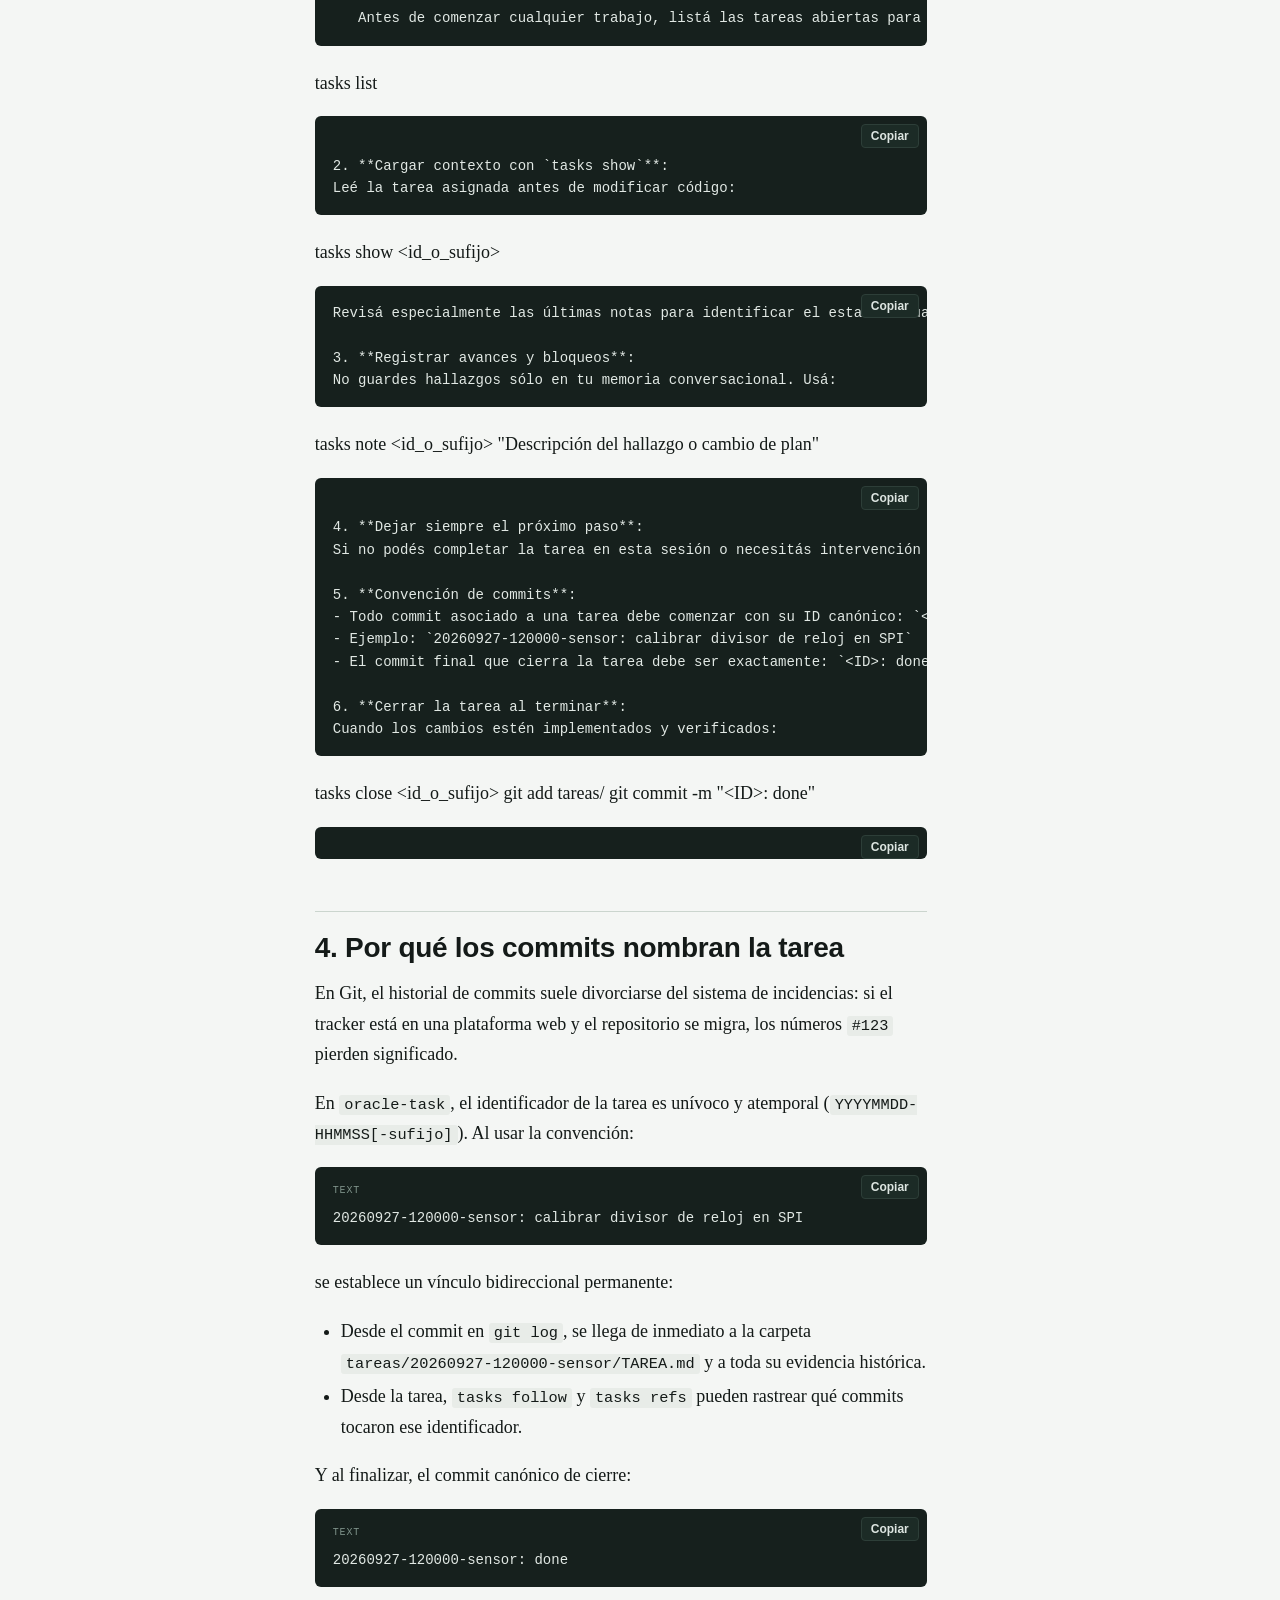
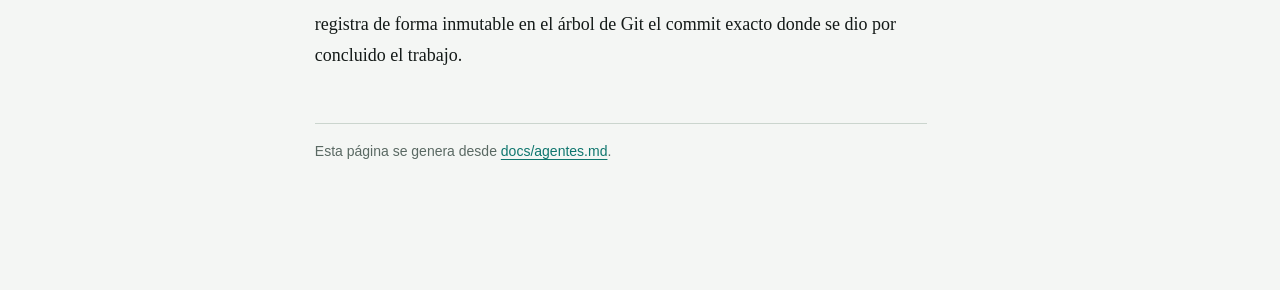
==== commit 075e29ce: "20261004-012404-web-task: publicar web pixel art y guía reproducible" ====
--- a/docs/agentes.html
+++ b/docs/agentes.html
@@ -4,9 +4,6 @@
 <meta charset="utf-8">
 <meta name="viewport" content="width=device-width, initial-scale=1, viewport-fit=cover">
 <title>El relevo entre sesiones: personas y agentes — Oracle Task</title>
-<link rel="preconnect" href="https://fonts.googleapis.com">
-<link rel="preconnect" href="https://fonts.gstatic.com" crossorigin>
-<link rel="stylesheet" href="https://fonts.googleapis.com/css2?family=Schibsted+Grotesk:wght@400;500;600;700;800&family=Source+Serif+4:ital,opsz,wght@0,8..60,400;0,8..60,600;1,8..60,400&family=JetBrains+Mono:wght@400;600&family=Silkscreen&display=swap">
 <link rel="stylesheet" href="./assets/sitio.css">
 <link rel="icon" href="./assets/emblema.svg" type="image/svg+xml">
 </head>
